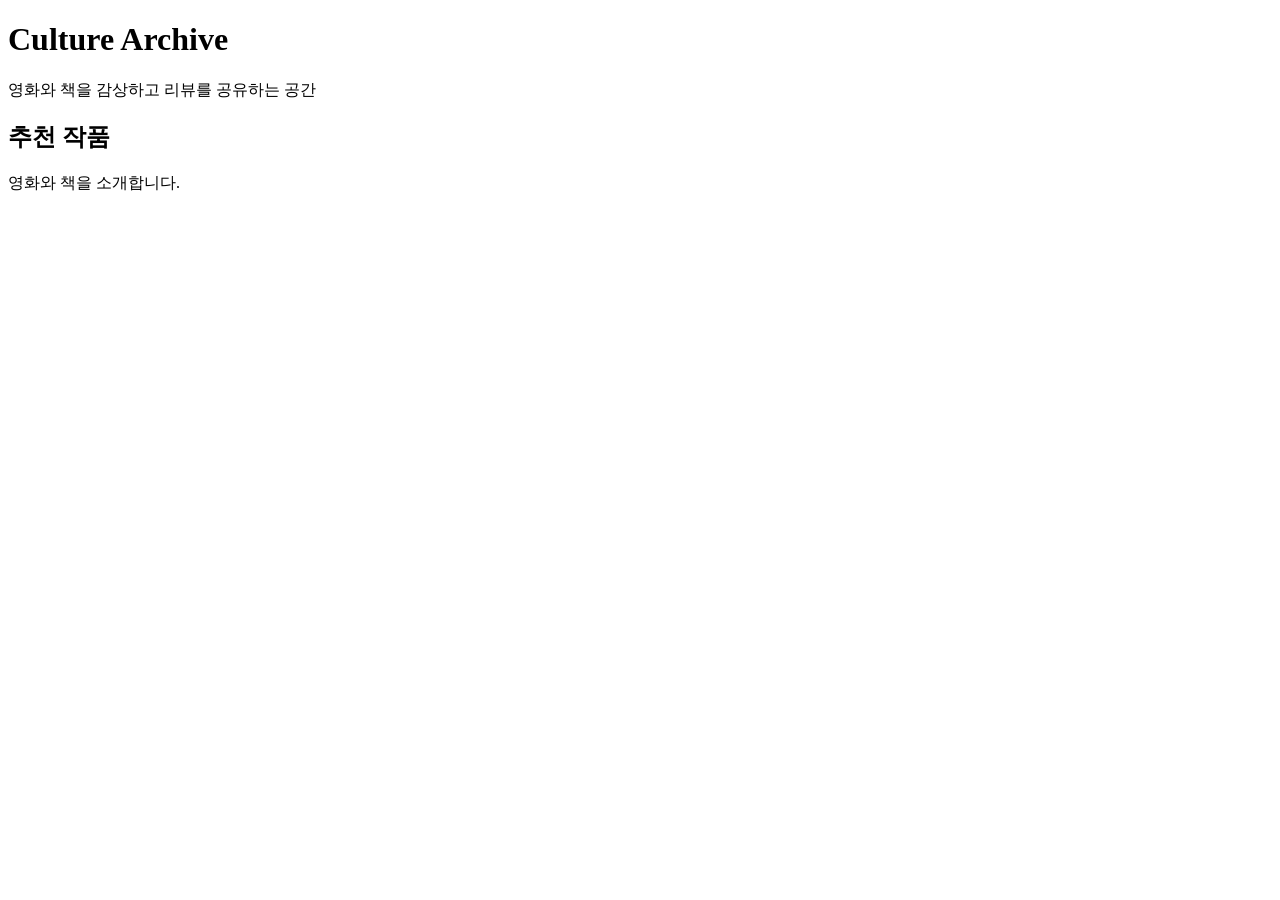
==== index.html @ 8e6ac3d6 "i->l" ====
<!DOCTYPE html>
<html lang="ko">
<head>
    <meta charset="UTF-8">
    <title>Culture Archive</title>
    <link rel="stylesheet" href="style.css">
</head>
<body>

    <h1>Culture Archive</h1>
    <p>영화와 책을 감상하고 리뷰를 공유하는 공간</p>

    <h2>추천 작품</h2>
    <p>영화와 책을 소개합니다.</p>

    <script src="script.js"></script>
</body>
</html>
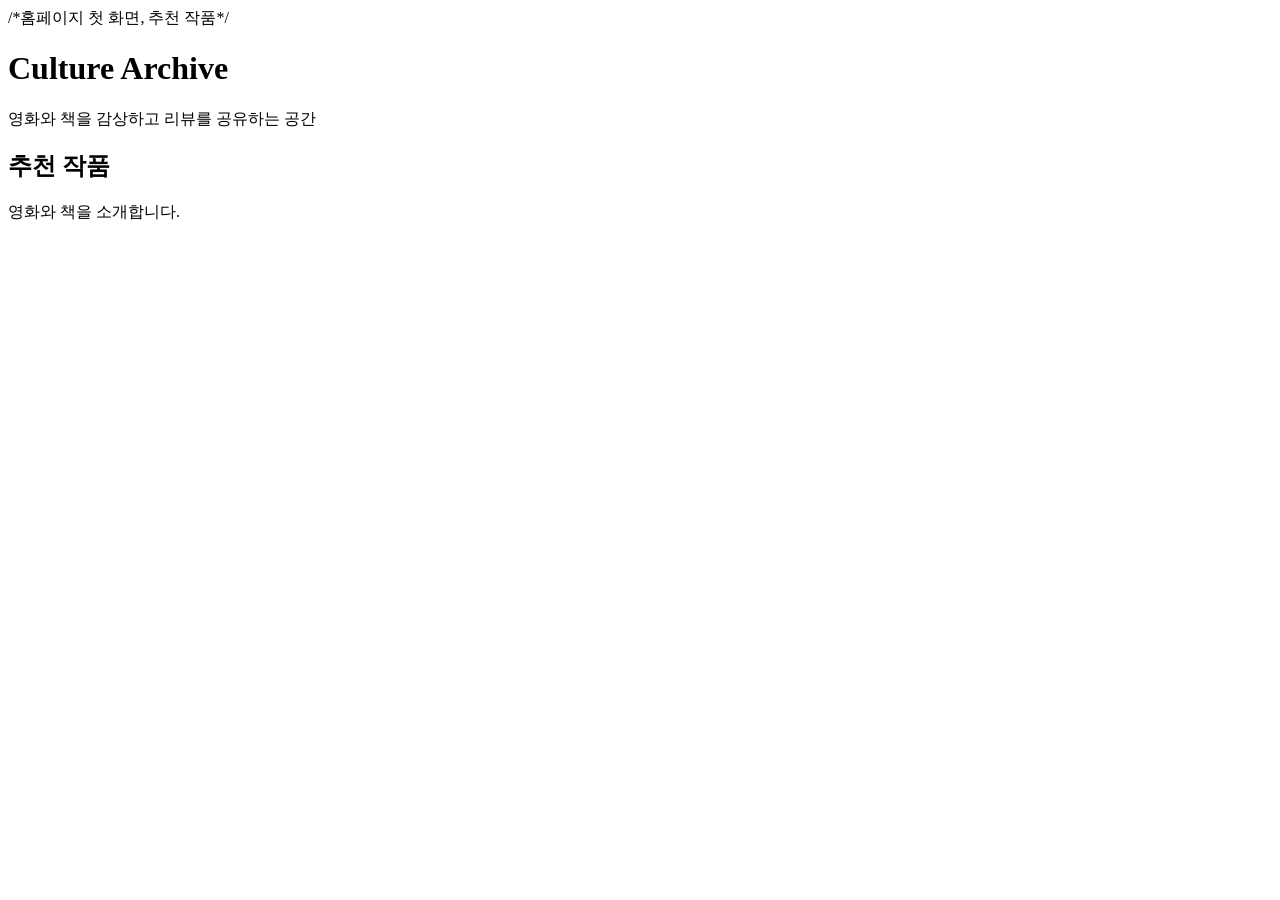
==== commit 1174f747: "파일 정리" ====
--- a/index.html
+++ b/index.html
@@ -1,3 +1,4 @@
+/*홈페이지 첫 화면, 추천 작품*/
 <!DOCTYPE html>
 <html lang="ko">
 <head>
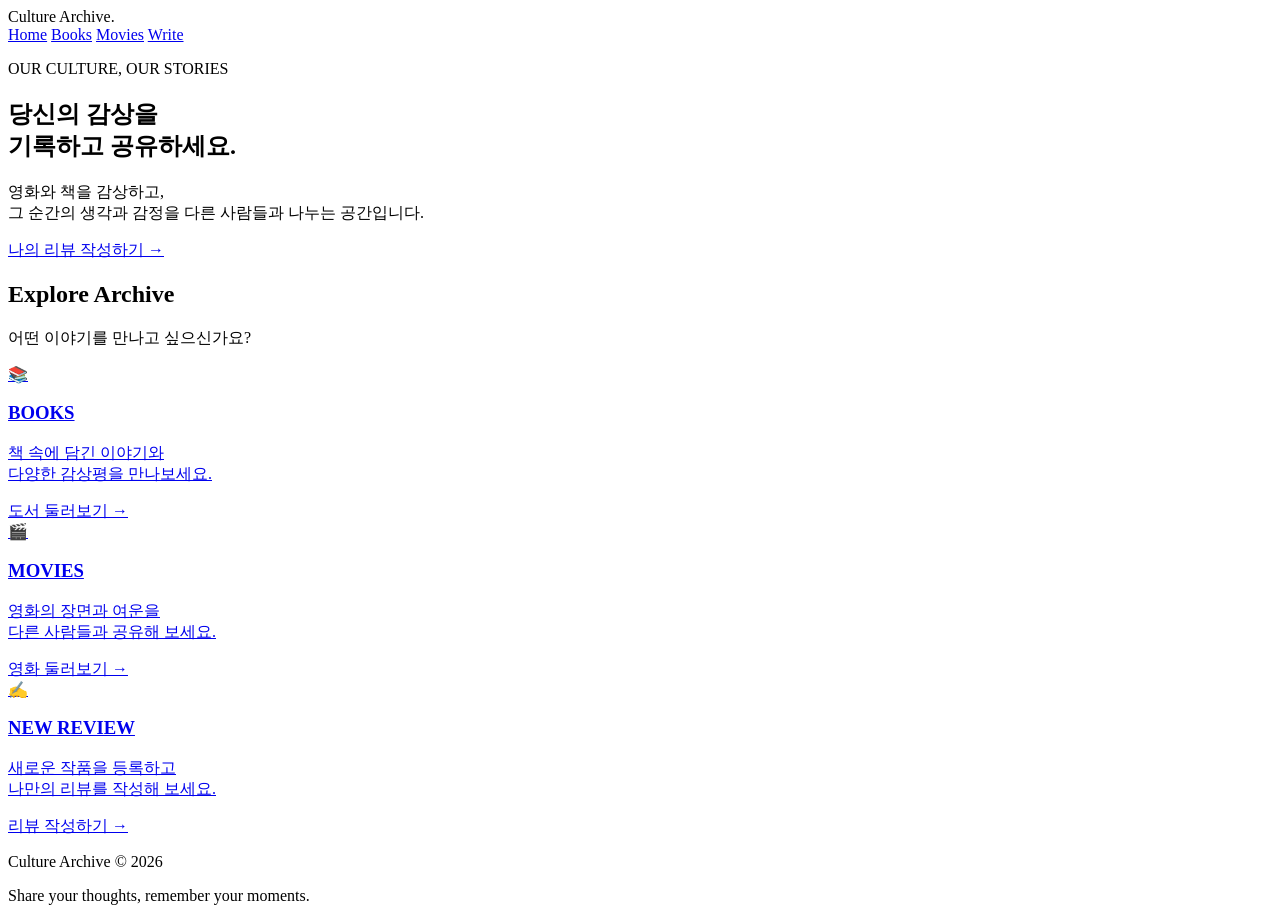
==== commit c46df866: "index+style" ====
--- a/index.html
+++ b/index.html
@@ -1,19 +1,91 @@
-/*홈페이지 첫 화면, 추천 작품*/
+
 <!DOCTYPE html>
 <html lang="ko">
 <head>
     <meta charset="UTF-8">
+    <meta name="viewport" content="width=device-width, initial-scale=1.0">
     <title>Culture Archive</title>
     <link rel="stylesheet" href="style.css">
 </head>
+
 <body>
 
-    <h1>Culture Archive</h1>
-    <p>영화와 책을 감상하고 리뷰를 공유하는 공간</p>
+    <!-- 상단 메뉴 -->
+    <header>
+        <div class="logo">Culture Archive.</div>
 
-    <h2>추천 작품</h2>
-    <p>영화와 책을 소개합니다.</p>
+        <nav>
+            <a href="index.html">Home</a>
+            <a href="book.html">Books</a>
+            <a href="movie.html">Movies</a>
+            <a href="write.html">Write</a>
+        </nav>
+    </header>
 
-    <script src="script.js"></script>
+    <!-- 메인 소개 -->
+    <main>
+        <section class="hero">
+            <p class="subtitle">OUR CULTURE, OUR STORIES</p>
+
+            <h1>
+                당신의 감상을<br>
+                <span>기록하고 공유하세요.</span>
+            </h1>
+
+            <p class="description">
+                영화와 책을 감상하고,<br>
+                그 순간의 생각과 감정을 다른 사람들과 나누는 공간입니다.
+            </p>
+
+            <a href="write.html" class="start-button">
+                나의 리뷰 작성하기 →
+            </a>
+        </section>
+
+        <!-- 메뉴 카드 -->
+        <section class="menu-section">
+
+            <h2>Explore Archive</h2>
+            <p class="section-description">
+                어떤 이야기를 만나고 싶으신가요?
+            </p>
+
+            <div class="menu-container">
+
+                <!-- 도서 -->
+                <a href="book.html" class="menu-card book-card">
+                    <div class="card-icon">📚</div>
+                    <h3>BOOKS</h3>
+                    <p>책 속에 담긴 이야기와<br>다양한 감상평을 만나보세요.</p>
+                    <span>도서 둘러보기 →</span>
+                </a>
+
+                <!-- 영화 -->
+                <a href="movie.html" class="menu-card movie-card">
+                    <div class="card-icon">🎬</div>
+                    <h3>MOVIES</h3>
+                    <p>영화의 장면과 여운을<br>다른 사람들과 공유해 보세요.</p>
+                    <span>영화 둘러보기 →</span>
+                </a>
+
+                <!-- 신규 작성 -->
+                <a href="write.html" class="menu-card write-card">
+                    <div class="card-icon">✍️</div>
+                    <h3>NEW REVIEW</h3>
+                    <p>새로운 작품을 등록하고<br>나만의 리뷰를 작성해 보세요.</p>
+                    <span>리뷰 작성하기 →</span>
+                </a>
+
+            </div>
+        </section>
+
+    </main>
+
+    <!-- 하단 -->
+    <footer>
+        <p>Culture Archive © 2026</p>
+        <p>Share your thoughts, remember your moments.</p>
+    </footer>
+
 </body>
 </html>
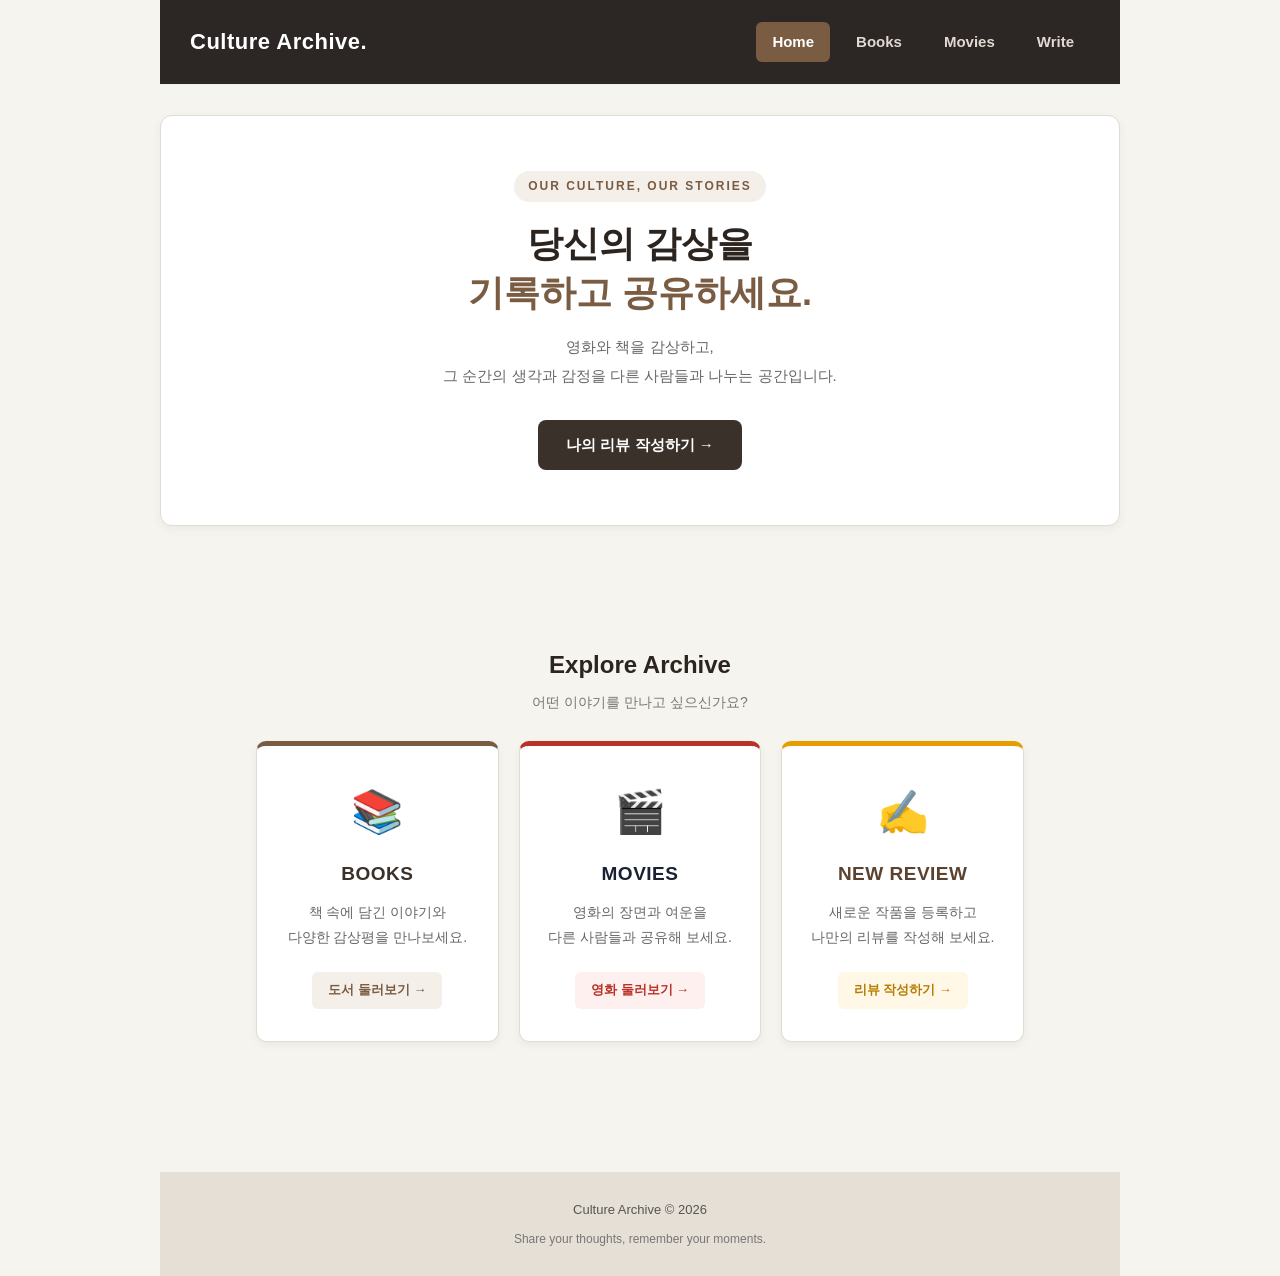
==== commit 72a0ee61: "css" ====
--- a/index.html
+++ b/index.html
@@ -5,7 +5,7 @@
     <meta charset="UTF-8">
     <meta name="viewport" content="width=device-width, initial-scale=1.0">
     <title>Culture Archive</title>
-    <link rel="stylesheet" href="style.css">
+    <link rel="stylesheet" href="css/style.css">
 </head>
 
 <body>
--- a/css/style.css
+++ b/css/style.css
@@ -0,0 +1,571 @@
+/*페이지 디자인*/ 
+
+/* 기본 설정 */
+* {
+    margin: 0;
+    padding: 0;
+    box-sizing: border-box;
+}
+
+body {
+    font-family: Arial, "Malgun Gothic", sans-serif;
+    background-color: #f8f7f4;
+    color: #292929;
+}
+
+/* 상단 메뉴 */
+header {
+    height: 85px;
+    padding: 0 10%;
+    display: flex;
+    justify-content: space-between;
+    align-items: center;
+    background-color: #ffffff;
+    border-bottom: 1px solid #eeeeee;
+}
+
+.logo {
+    font-size: 25px;
+    font-weight: bold;
+    color: #493c32;
+}
+
+nav {
+    display: flex;
+    gap: 35px;
+}
+
+nav a {
+    text-decoration: none;
+    color: #555555;
+    font-size: 14px;
+    transition: 0.3s;
+}
+
+nav a:hover {
+    color: #b47b50;
+}
+
+/* 메인 소개 */
+.hero {
+    text-align: center;
+    padding: 100px 20px 110px;
+    background-color: #eee9e1;
+}
+
+.subtitle {
+    color: #a47b59;
+    font-size: 12px;
+    letter-spacing: 4px;
+    margin-bottom: 25px;
+}
+
+.hero h1 {
+    font-size: 48px;
+    line-height: 1.5;
+    margin-bottom: 25px;
+    color: #38312c;
+}
+
+.hero h1 span {
+    color: #a87851;
+}
+
+.description {
+    color: #777777;
+    line-height: 1.9;
+    margin-bottom: 35px;
+}
+
+.start-button {
+    display: inline-block;
+    padding: 15px 30px;
+    background-color: #8c684c;
+    color: white;
+    text-decoration: none;
+    border-radius: 5px;
+    transition: 0.3s;
+}
+
+.start-button:hover {
+    background-color: #61462f;
+}
+
+/* 메뉴 카드 */
+.menu-section {
+    padding: 80px 10%;
+    text-align: center;
+}
+
+.menu-section h2 {
+    font-size: 30px;
+    margin-bottom: 12px;
+}
+
+.section-description {
+    color: #888888;
+    margin-bottom: 45px;
+}
+
+.menu-container {
+    display: grid;
+    grid-template-columns: repeat(3, 1fr);
+    gap: 25px;
+}
+
+.menu-card {
+    background-color: white;
+    padding: 40px 20px;
+    min-height: 270px;
+    border: 1px solid #eeeeee;
+    border-radius: 12px;
+    text-decoration: none;
+    color: #333333;
+    transition: 0.3s;
+}
+
+.menu-card:hover {
+    transform: translateY(-8px);
+    box-shadow: 0 10px 25px rgba(0,0,0,0.08);
+}
+
+.card-icon {
+    font-size: 40px;
+    margin-bottom: 20px;
+}
+
+.menu-card h3 {
+    font-size: 20px;
+    margin-bottom: 15px;
+    letter-spacing: 2px;
+}
+
+.menu-card p {
+    color: #888888;
+    font-size: 14px;
+    line-height: 1.8;
+    margin-bottom: 20px;
+}
+
+.menu-card span {
+    color: #a87851;
+    font-size: 13px;
+    font-weight: bold;
+}
+
+/* 하단 */
+footer {
+    padding: 30px;
+    text-align: center;
+    background-color: #38312c;
+    color: #dddddd;
+    font-size: 12px;
+    line-height: 2;
+}
+
+/* 모바일 화면 */
+@media (max-width: 700px) {
+    header {
+        padding: 20px;
+        height: auto;
+        flex-direction: column;
+        gap: 20px;
+    }
+
+    nav {
+        gap: 15px;
+    }
+
+    .hero h1 {
+        font-size: 32px;
+    }
+
+    .menu-container {
+        grid-template-columns: 1fr;
+    }
+
+    .menu-section {
+        padding: 50px 7%;
+    }
+}
+
+/* 리뷰 작성 페이지 */
+
+.review-page {
+    padding: 70px 20px;
+    background-color: #f8f7f4;
+}
+
+.review-header {
+    text-align: center;
+    margin-bottom: 45px;
+}
+
+.review-header h1 {
+    font-size: 34px;
+    margin: 15px 0;
+    color: #38312c;
+}
+
+.review-header p {
+    color: #888;
+    line-height: 1.8;
+}
+
+.review-form {
+    max-width: 700px;
+    margin: auto;
+    padding: 40px;
+    background: white;
+    border-radius: 12px;
+    box-shadow: 0 5px 20px rgba(0,0,0,0.05);
+}
+
+.review-form h2 {
+    margin-bottom: 30px;
+}
+
+.review-form h3 {
+    margin: 25px 0;
+}
+
+.review-form label {
+    display: block;
+    margin: 20px 0 8px;
+    font-weight: bold;
+    font-size: 14px;
+}
+
+.review-form input,
+.review-form select,
+.review-form textarea {
+    width: 100%;
+    padding: 13px;
+    border: 1px solid #ddd;
+    border-radius: 5px;
+    font-size: 14px;
+    font-family: inherit;
+}
+
+.review-form textarea {
+    min-height: 120px;
+    resize: vertical;
+}
+
+.review-form button {
+    width: 100%;
+    margin-top: 30px;
+    padding: 16px;
+    border: none;
+    border-radius: 5px;
+    background: #8c684c;
+    color: white;
+    font-size: 16px;
+    cursor: pointer;
+}
+
+.review-form button:hover {
+    background: #61462f;
+}
+
+.review-form hr {
+    margin-top: 35px;
+    border: none;
+    border-top: 1px solid #eee;
+}
+
+#message {
+    margin-top: 20px;
+    text-align: center;
+    color: #56845b;
+}
+/* 1. 기본 여백 및 폰트 초기화 (book.css, movie.css와 통일) */
+* {
+    box-sizing: border-box;
+}
+
+body, h1, h2, h3, p, ul, li {
+    margin: 0;
+    padding: 0;
+    font-family: 'Malgun Gothic', sans-serif;
+}
+
+body {
+    background-color: #f6f4ef;
+    color: #333333;
+    line-height: 1.6;
+}
+
+/* 2. 상단 헤더 & 네비게이션 (960px 기준 중앙 정렬) */
+header {
+    max-width: 960px;
+    margin: 0 auto;
+    padding: 22px 30px;
+    background-color: #2c2624;
+    color: #ffffff;
+    display: flex;
+    justify-content: space-between;
+    align-items: center;
+}
+
+.logo {
+    font-size: 22px;
+    font-weight: bold;
+    letter-spacing: 0.5px;
+    color: #ffffff;
+}
+
+nav {
+    display: flex;
+    gap: 10px;
+}
+
+nav a {
+    padding: 8px 16px;
+    color: #e2dad2;
+    text-decoration: none;
+    font-size: 15px;
+    font-weight: bold;
+    border-radius: 6px;
+    transition: background-color 0.2s, color 0.2s;
+}
+
+nav a:hover {
+    background-color: #7a5c43;
+    color: #ffffff;
+}
+
+/* 현재 Home 메뉴 강조 */
+nav a:first-child {
+    background-color: #7a5c43;
+    color: #ffffff;
+}
+
+/* 3. 메인 영역 컨테이너 */
+main {
+    max-width: 960px;
+    margin: 30px auto;
+}
+
+/* 4. 메인 소개 (Hero 섹션) */
+.hero {
+    background-color: #ffffff;
+    border: 1px solid #e2dbd2;
+    border-radius: 12px;
+    padding: 55px 30px;
+    text-align: center;
+    margin-bottom: 40px;
+    box-shadow: 0 3px 10px rgba(0, 0, 0, 0.05);
+}
+
+.subtitle {
+    display: inline-block;
+    font-size: 12px;
+    font-weight: bold;
+    letter-spacing: 2px;
+    color: #7a5c43;
+    background-color: #f4efe9;
+    padding: 6px 14px;
+    border-radius: 20px;
+    margin-bottom: 18px;
+}
+
+.hero h1 {
+    font-size: 36px;
+    color: #2c241f;
+    line-height: 1.35;
+    margin-bottom: 16px;
+}
+
+.hero h1 span {
+    color: #7a5c43;
+}
+
+.description {
+    font-size: 15px;
+    color: #666666;
+    margin-bottom: 30px;
+}
+
+.start-button {
+    display: inline-block;
+    padding: 13px 28px;
+    background-color: #3b312b;
+    color: #ffffff;
+    text-decoration: none;
+    font-size: 15px;
+    font-weight: bold;
+    border-radius: 8px;
+    transition: background-color 0.2s, transform 0.2s;
+}
+
+.start-button:hover {
+    background-color: #7a5c43;
+    transform: translateY(-2px);
+}
+
+/* 5. 메뉴 카드 섹션 (Explore Archive) */
+.menu-section {
+    text-align: center;
+}
+
+.menu-section h2 {
+    font-size: 24px;
+    color: #2c241f;
+    margin-bottom: 6px;
+}
+
+.section-description {
+    font-size: 14px;
+    color: #777777;
+    margin-bottom: 28px;
+}
+
+.menu-container {
+    display: flex;
+    gap: 20px;
+}
+
+/* 공통 카드 스타일 */
+.menu-card {
+    flex: 1;
+    display: flex;
+    flex-direction: column;
+    align-items: center;
+    background-color: #ffffff;
+    border: 1px solid #e2dbd2;
+    border-radius: 10px;
+    padding: 32px 20px;
+    text-decoration: none;
+    color: #333333;
+    box-shadow: 0 3px 8px rgba(0, 0, 0, 0.05);
+    transition: transform 0.2s, box-shadow 0.2s;
+}
+
+.menu-card:hover {
+    transform: translateY(-5px);
+    box-shadow: 0 8px 18px rgba(0, 0, 0, 0.1);
+}
+
+.card-icon {
+    font-size: 42px;
+    margin-bottom: 14px;
+}
+
+.menu-card h3 {
+    font-size: 19px;
+    letter-spacing: 0.5px;
+    margin-bottom: 10px;
+}
+
+.menu-card p {
+    font-size: 14px;
+    color: #666666;
+    margin-bottom: 22px;
+    flex: 1;
+}
+
+.menu-card span {
+    display: inline-block;
+    padding: 8px 16px;
+    border-radius: 6px;
+    font-size: 13px;
+    font-weight: bold;
+    transition: background-color 0.2s, color 0.2s;
+}
+
+/* 도서 카드: book.css 브라운 톤 연결 */
+.book-card {
+    border-top: 5px solid #7a5c43;
+}
+
+.book-card h3 {
+    color: #3b312b;
+}
+
+.book-card span {
+    background-color: #f4efe9;
+    color: #7a5c43;
+}
+
+.book-card:hover span {
+    background-color: #7a5c43;
+    color: #ffffff;
+}
+
+/* 영화 카드: movie.css 네이비 & 시네마 레드 톤 연결 */
+.movie-card {
+    border-top: 5px solid #b83227;
+}
+
+.movie-card h3 {
+    color: #1a2232;
+}
+
+.movie-card span {
+    background-color: #fdf0ef;
+    color: #b83227;
+}
+
+.movie-card:hover span {
+    background-color: #b83227;
+    color: #ffffff;
+}
+
+/* 리뷰 작성 카드: 공통 별점 골드 톤 연결 */
+.write-card {
+    border-top: 5px solid #e69d00;
+}
+
+.write-card h3 {
+    color: #5c4330;
+}
+
+.write-card span {
+    background-color: #fff8e6;
+    color: #b87b00;
+}
+
+.write-card:hover span {
+    background-color: #e69d00;
+    color: #ffffff;
+}
+
+/* 6. 하단 푸터 */
+footer {
+    max-width: 960px;
+    margin: 50px auto 0;
+    padding: 25px 0;
+    background-color: #e6dfd5;
+    color: #555555;
+    text-align: center;
+    font-size: 13px;
+}
+
+footer p + p {
+    margin-top: 4px;
+    color: #777777;
+    font-size: 12px;
+}
+
+/* 7. 모바일/좁은 화면 대응 */
+@media (max-width: 768px) {
+    header {
+        flex-direction: column;
+        gap: 14px;
+    }
+
+    .menu-container {
+        flex-direction: column;
+        padding: 0 15px;
+    }
+
+    .hero {
+        margin: 0 15px 30px;
+        padding: 40px 20px;
+    }
+
+    .hero h1 {
+        font-size: 28px;
+    }
+}
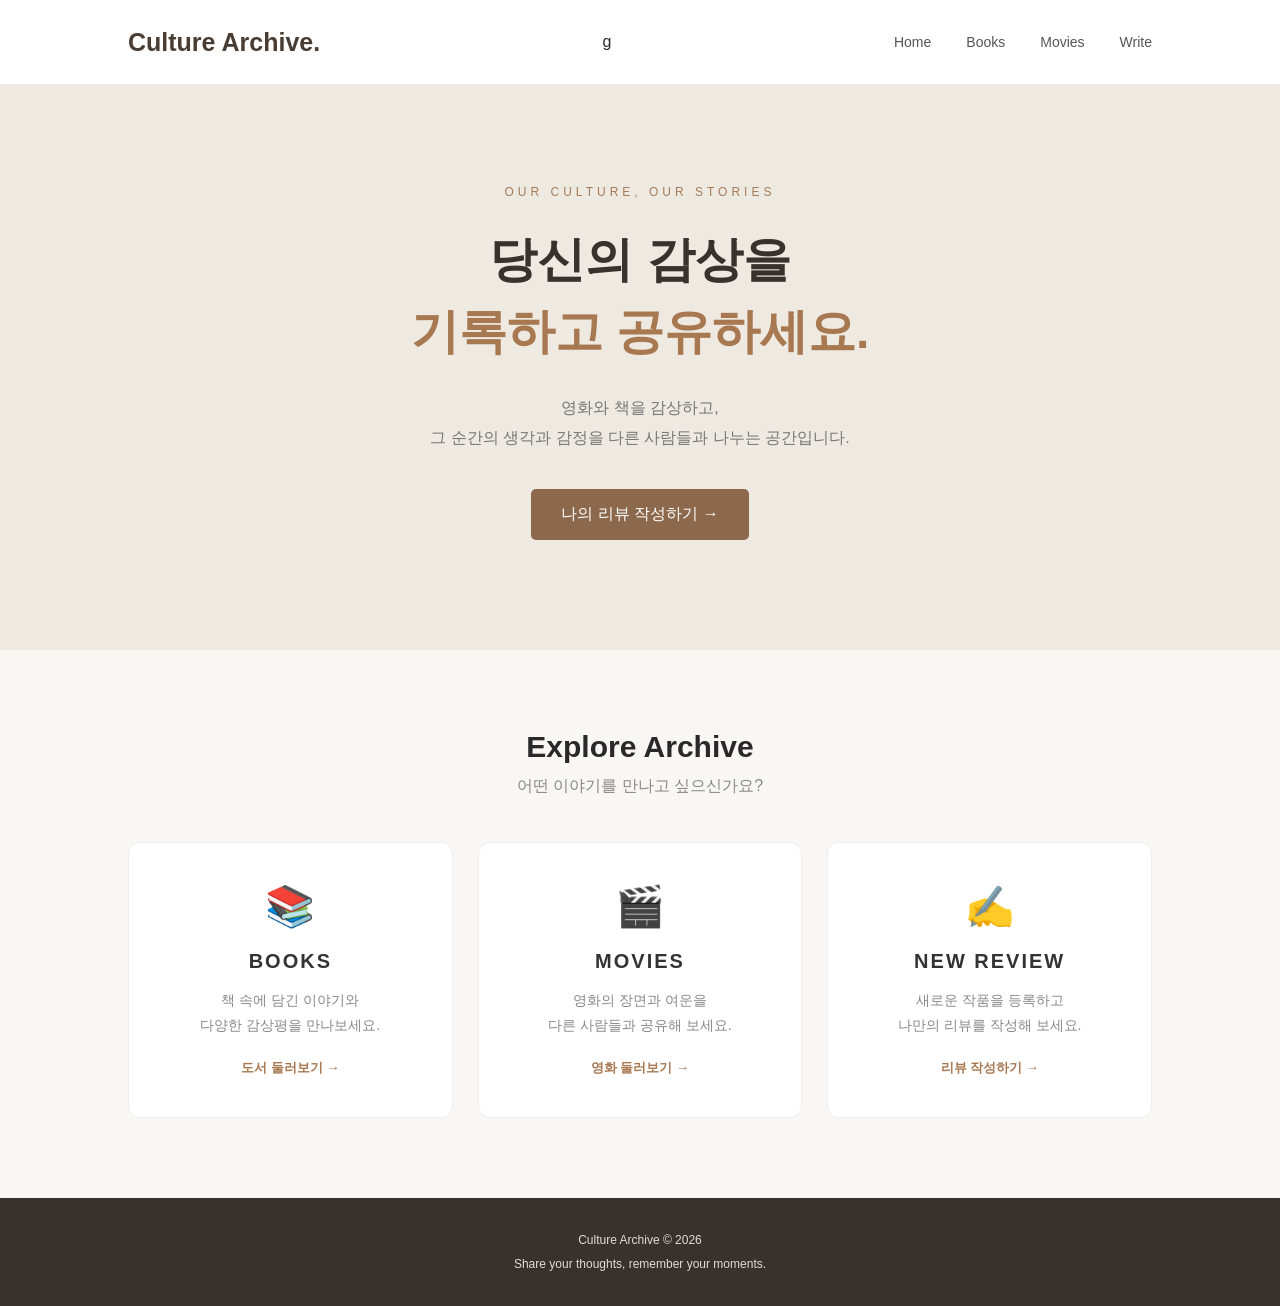
==== commit 5df03ee5: "브랜치 내용 삭제" ====
--- a/index.html
+++ b/index.html
@@ -12,7 +12,7 @@
 
     <!-- 상단 메뉴 -->
     <header>
-        <div class="logo">Culture Archive.</div>
+        <div class="logo">Culture Archive.</div>g
 
         <nav>
             <a href="index.html">Home</a>
--- a/css/style.css
+++ b/css/style.css
@@ -278,294 +278,4 @@
     margin-top: 20px;
     text-align: center;
     color: #56845b;
-}
-/* 1. 기본 여백 및 폰트 초기화 (book.css, movie.css와 통일) */
-* {
-    box-sizing: border-box;
-}
-
-body, h1, h2, h3, p, ul, li {
-    margin: 0;
-    padding: 0;
-    font-family: 'Malgun Gothic', sans-serif;
-}
-
-body {
-    background-color: #f6f4ef;
-    color: #333333;
-    line-height: 1.6;
-}
-
-/* 2. 상단 헤더 & 네비게이션 (960px 기준 중앙 정렬) */
-header {
-    max-width: 960px;
-    margin: 0 auto;
-    padding: 22px 30px;
-    background-color: #2c2624;
-    color: #ffffff;
-    display: flex;
-    justify-content: space-between;
-    align-items: center;
-}
-
-.logo {
-    font-size: 22px;
-    font-weight: bold;
-    letter-spacing: 0.5px;
-    color: #ffffff;
-}
-
-nav {
-    display: flex;
-    gap: 10px;
-}
-
-nav a {
-    padding: 8px 16px;
-    color: #e2dad2;
-    text-decoration: none;
-    font-size: 15px;
-    font-weight: bold;
-    border-radius: 6px;
-    transition: background-color 0.2s, color 0.2s;
-}
-
-nav a:hover {
-    background-color: #7a5c43;
-    color: #ffffff;
-}
-
-/* 현재 Home 메뉴 강조 */
-nav a:first-child {
-    background-color: #7a5c43;
-    color: #ffffff;
-}
-
-/* 3. 메인 영역 컨테이너 */
-main {
-    max-width: 960px;
-    margin: 30px auto;
-}
-
-/* 4. 메인 소개 (Hero 섹션) */
-.hero {
-    background-color: #ffffff;
-    border: 1px solid #e2dbd2;
-    border-radius: 12px;
-    padding: 55px 30px;
-    text-align: center;
-    margin-bottom: 40px;
-    box-shadow: 0 3px 10px rgba(0, 0, 0, 0.05);
-}
-
-.subtitle {
-    display: inline-block;
-    font-size: 12px;
-    font-weight: bold;
-    letter-spacing: 2px;
-    color: #7a5c43;
-    background-color: #f4efe9;
-    padding: 6px 14px;
-    border-radius: 20px;
-    margin-bottom: 18px;
-}
-
-.hero h1 {
-    font-size: 36px;
-    color: #2c241f;
-    line-height: 1.35;
-    margin-bottom: 16px;
-}
-
-.hero h1 span {
-    color: #7a5c43;
-}
-
-.description {
-    font-size: 15px;
-    color: #666666;
-    margin-bottom: 30px;
-}
-
-.start-button {
-    display: inline-block;
-    padding: 13px 28px;
-    background-color: #3b312b;
-    color: #ffffff;
-    text-decoration: none;
-    font-size: 15px;
-    font-weight: bold;
-    border-radius: 8px;
-    transition: background-color 0.2s, transform 0.2s;
-}
-
-.start-button:hover {
-    background-color: #7a5c43;
-    transform: translateY(-2px);
-}
-
-/* 5. 메뉴 카드 섹션 (Explore Archive) */
-.menu-section {
-    text-align: center;
-}
-
-.menu-section h2 {
-    font-size: 24px;
-    color: #2c241f;
-    margin-bottom: 6px;
-}
-
-.section-description {
-    font-size: 14px;
-    color: #777777;
-    margin-bottom: 28px;
-}
-
-.menu-container {
-    display: flex;
-    gap: 20px;
-}
-
-/* 공통 카드 스타일 */
-.menu-card {
-    flex: 1;
-    display: flex;
-    flex-direction: column;
-    align-items: center;
-    background-color: #ffffff;
-    border: 1px solid #e2dbd2;
-    border-radius: 10px;
-    padding: 32px 20px;
-    text-decoration: none;
-    color: #333333;
-    box-shadow: 0 3px 8px rgba(0, 0, 0, 0.05);
-    transition: transform 0.2s, box-shadow 0.2s;
-}
-
-.menu-card:hover {
-    transform: translateY(-5px);
-    box-shadow: 0 8px 18px rgba(0, 0, 0, 0.1);
-}
-
-.card-icon {
-    font-size: 42px;
-    margin-bottom: 14px;
-}
-
-.menu-card h3 {
-    font-size: 19px;
-    letter-spacing: 0.5px;
-    margin-bottom: 10px;
-}
-
-.menu-card p {
-    font-size: 14px;
-    color: #666666;
-    margin-bottom: 22px;
-    flex: 1;
-}
-
-.menu-card span {
-    display: inline-block;
-    padding: 8px 16px;
-    border-radius: 6px;
-    font-size: 13px;
-    font-weight: bold;
-    transition: background-color 0.2s, color 0.2s;
-}
-
-/* 도서 카드: book.css 브라운 톤 연결 */
-.book-card {
-    border-top: 5px solid #7a5c43;
-}
-
-.book-card h3 {
-    color: #3b312b;
-}
-
-.book-card span {
-    background-color: #f4efe9;
-    color: #7a5c43;
-}
-
-.book-card:hover span {
-    background-color: #7a5c43;
-    color: #ffffff;
-}
-
-/* 영화 카드: movie.css 네이비 & 시네마 레드 톤 연결 */
-.movie-card {
-    border-top: 5px solid #b83227;
-}
-
-.movie-card h3 {
-    color: #1a2232;
-}
-
-.movie-card span {
-    background-color: #fdf0ef;
-    color: #b83227;
-}
-
-.movie-card:hover span {
-    background-color: #b83227;
-    color: #ffffff;
-}
-
-/* 리뷰 작성 카드: 공통 별점 골드 톤 연결 */
-.write-card {
-    border-top: 5px solid #e69d00;
-}
-
-.write-card h3 {
-    color: #5c4330;
-}
-
-.write-card span {
-    background-color: #fff8e6;
-    color: #b87b00;
-}
-
-.write-card:hover span {
-    background-color: #e69d00;
-    color: #ffffff;
-}
-
-/* 6. 하단 푸터 */
-footer {
-    max-width: 960px;
-    margin: 50px auto 0;
-    padding: 25px 0;
-    background-color: #e6dfd5;
-    color: #555555;
-    text-align: center;
-    font-size: 13px;
-}
-
-footer p + p {
-    margin-top: 4px;
-    color: #777777;
-    font-size: 12px;
-}
-
-/* 7. 모바일/좁은 화면 대응 */
-@media (max-width: 768px) {
-    header {
-        flex-direction: column;
-        gap: 14px;
-    }
-
-    .menu-container {
-        flex-direction: column;
-        padding: 0 15px;
-    }
-
-    .hero {
-        margin: 0 15px 30px;
-        padding: 40px 20px;
-    }
-
-    .hero h1 {
-        font-size: 28px;
-    }
-}
+}
